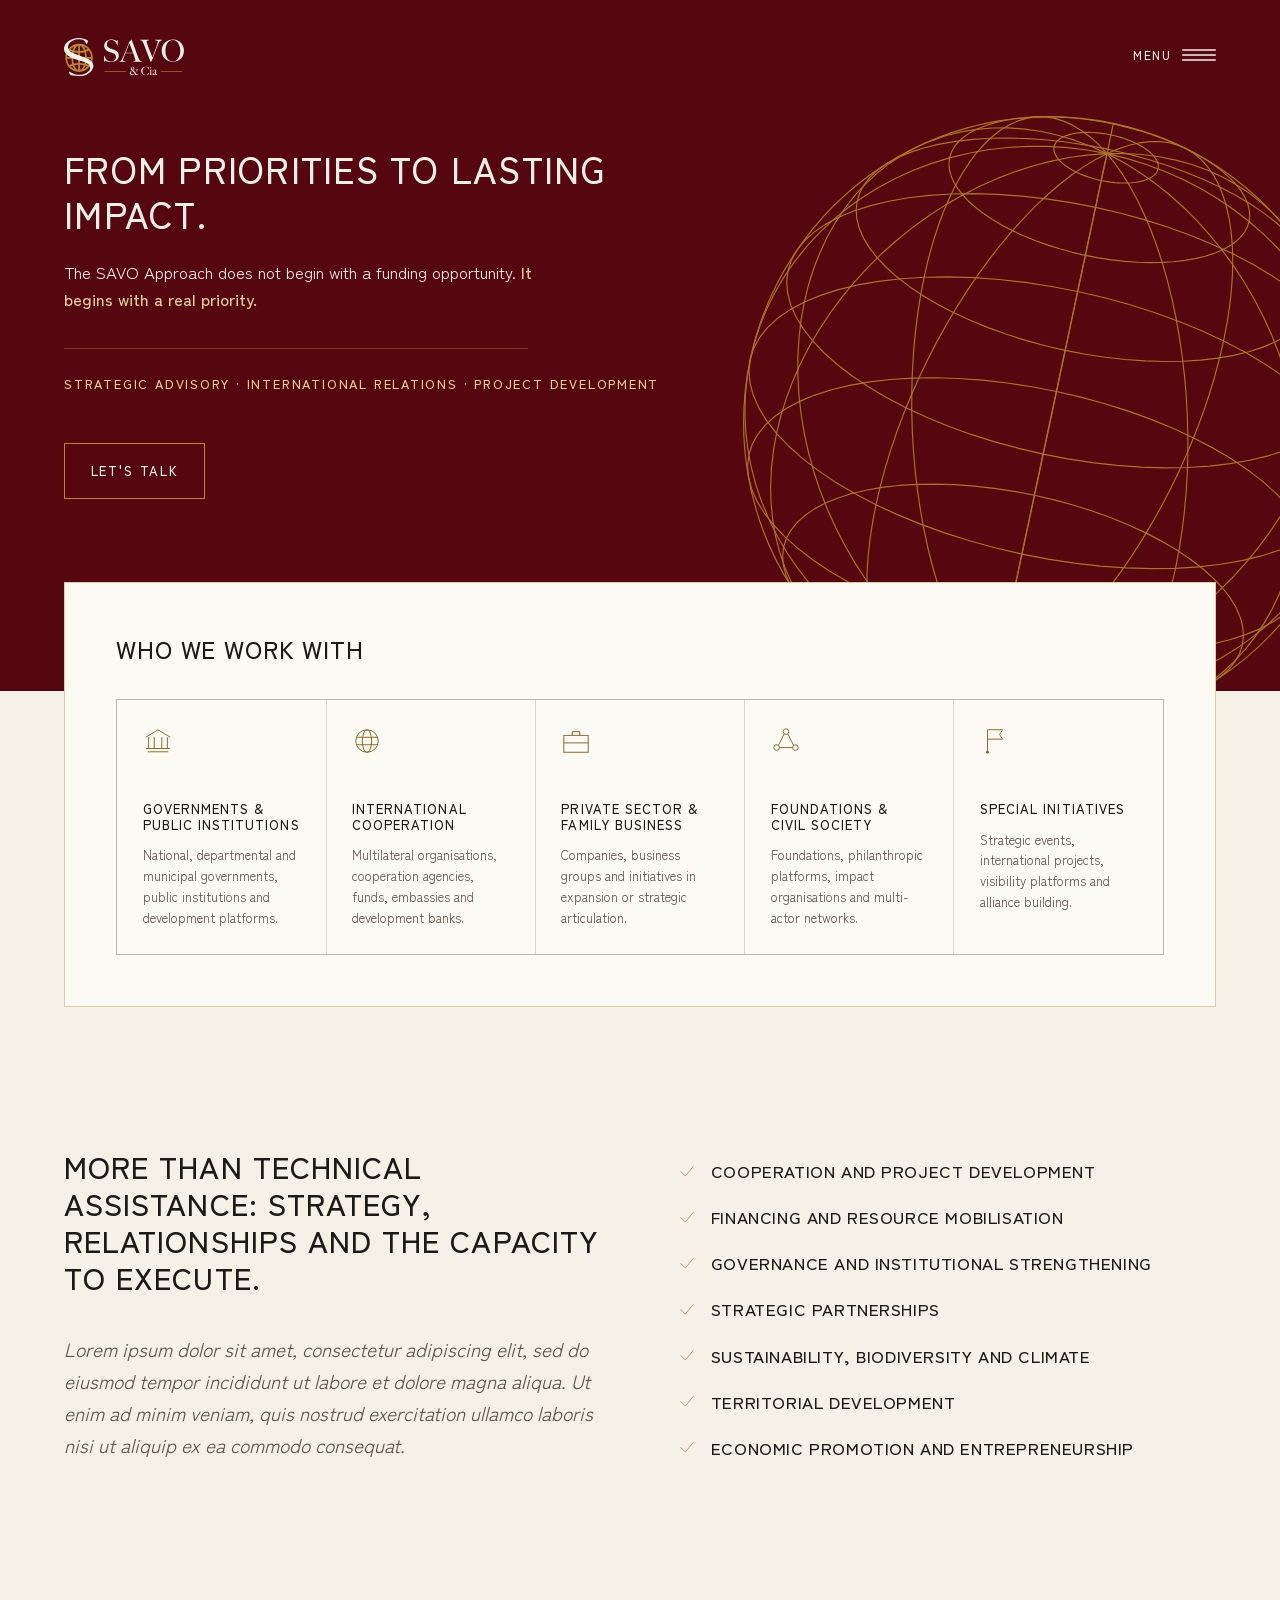
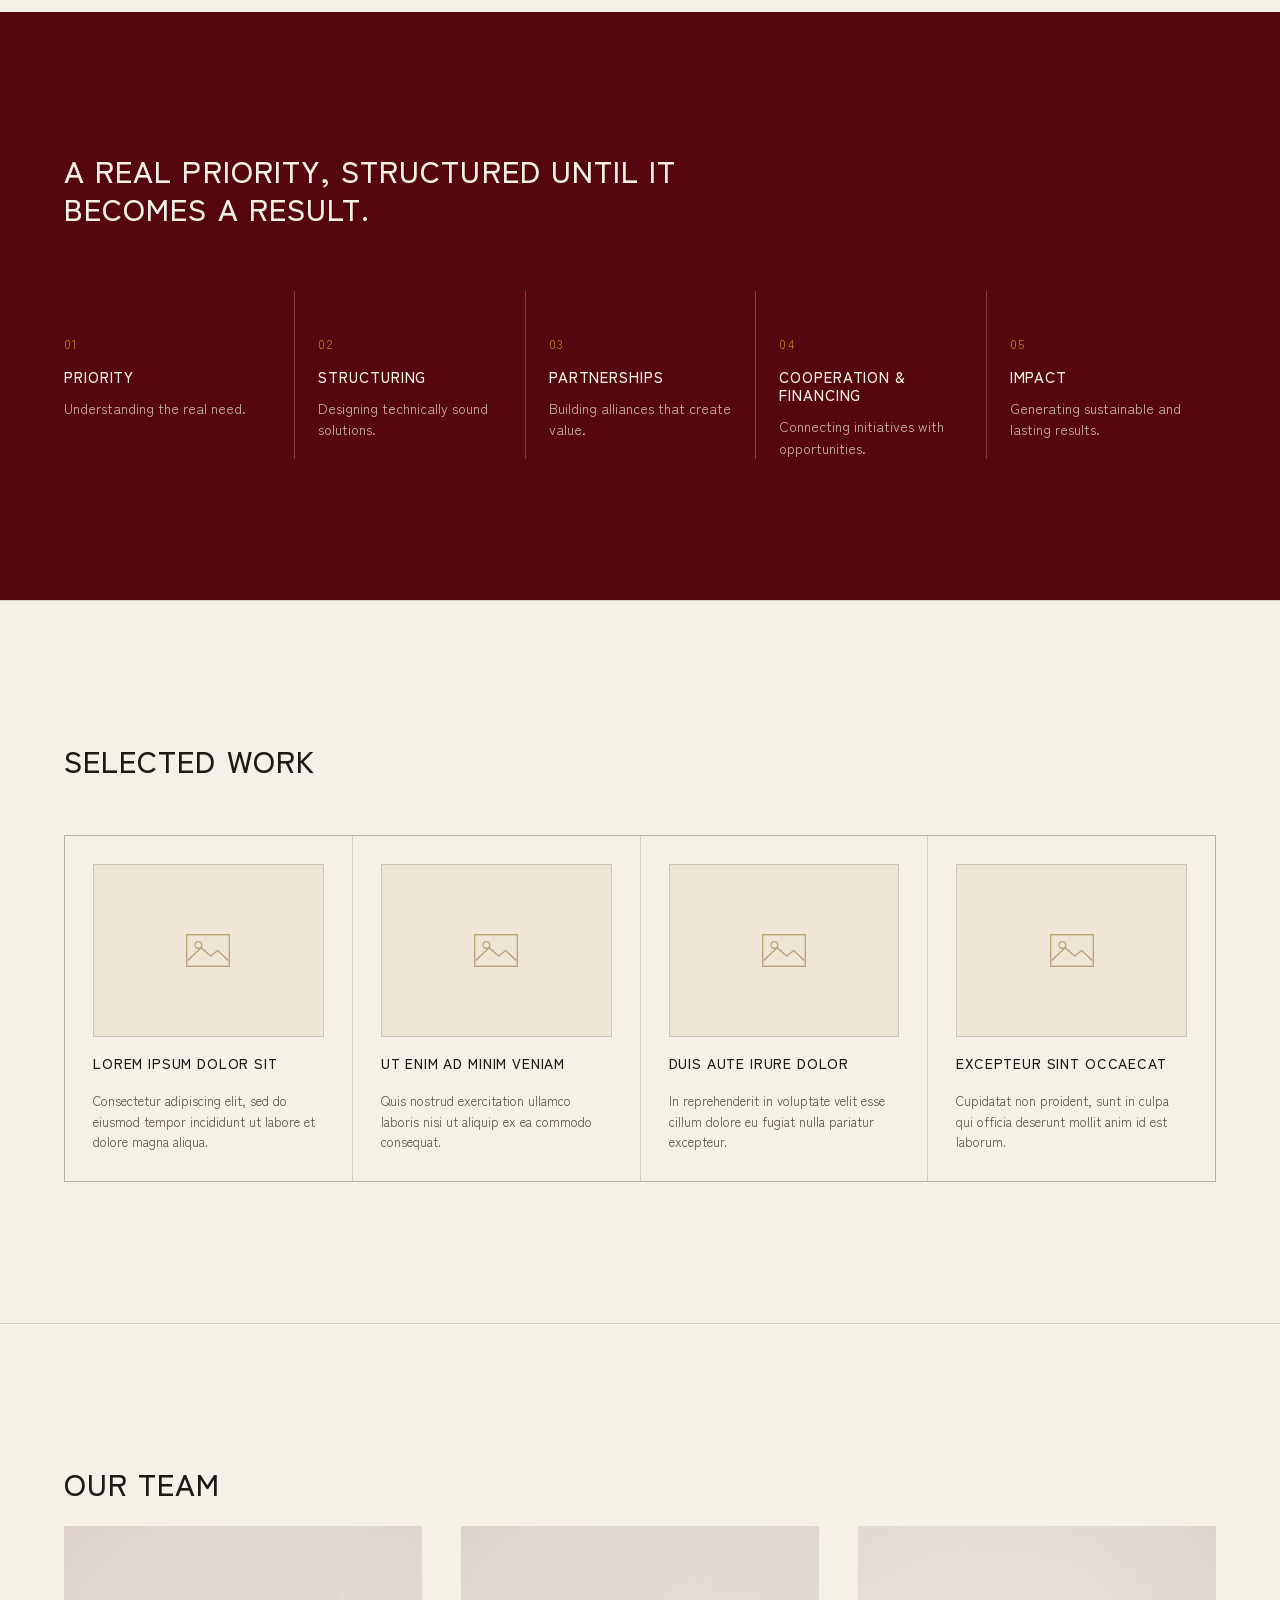
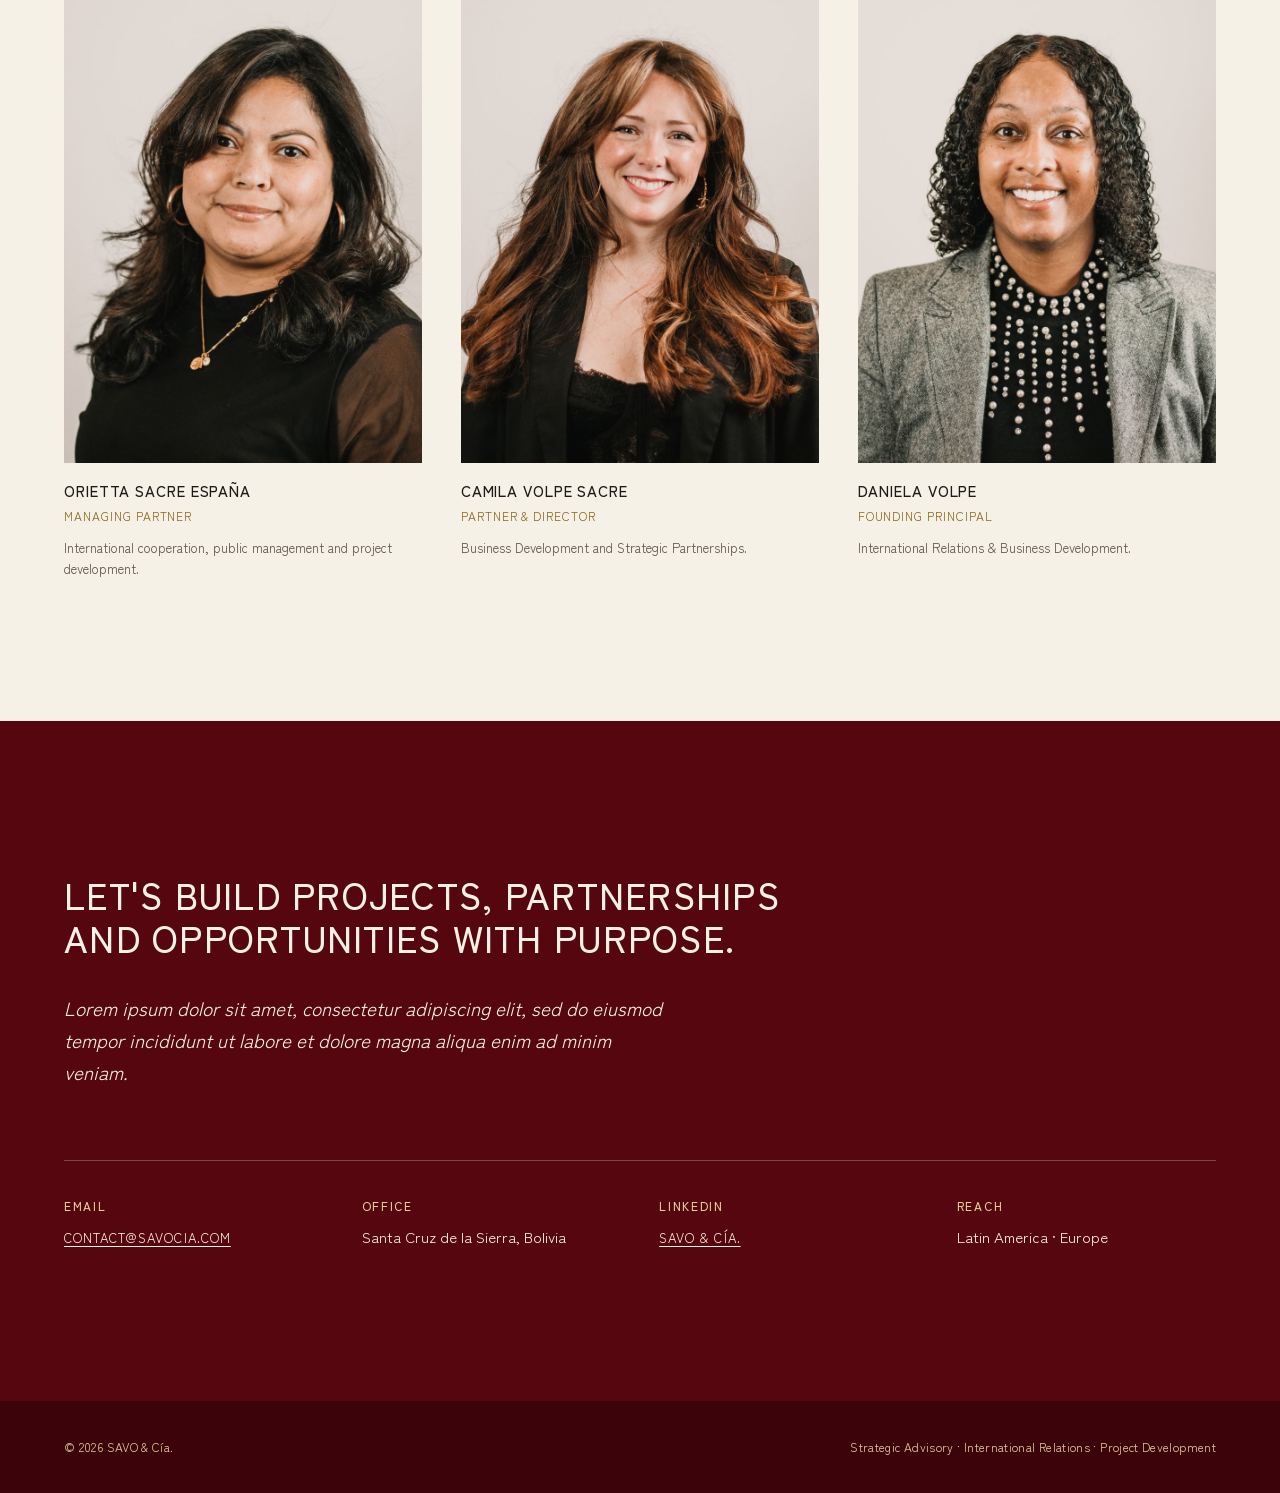
==== index.html @ 64a26600 "Add SAVO & Cía. home page review build Static ES/EN home page for internal review. Excludes client b" ====
<!DOCTYPE html>
<html lang="es">
<head>
<meta charset="utf-8">
<meta name="robots" content="noindex, nofollow">
<meta name="viewport" content="width=device-width, initial-scale=1">
<title>SAVO &amp; Cía.</title>
<meta name="description" content="SAVO &amp; Cía. — Strategic Advisory, International Relations, Project Development. Santa Cruz de la Sierra, Bolivia.">
<link rel="alternate" hreflang="es" href="https://www.savocia.com/es/">
<link rel="alternate" hreflang="en" href="https://www.savocia.com/en/">
<link rel="alternate" hreflang="x-default" href="https://www.savocia.com/">
<link rel="icon" href="assets/brand/isotype.svg" type="image/svg+xml">
<link rel="preconnect" href="https://fonts.googleapis.com">
<link rel="preconnect" href="https://fonts.gstatic.com" crossorigin>
<link rel="stylesheet" href="https://fonts.googleapis.com/css2?family=Zen+Kaku+Gothic+New:wght@400;500;700&display=swap">
<link rel="stylesheet" href="assets/css/savo.css">
<script>
(function () {
  var target = "es/";
  try {
    var saved = localStorage.getItem("savo.lang");
    if (saved === "en" || saved === "es") {
      target = saved + "/";
    } else {
      var langs = navigator.languages || [navigator.language || "es"];
      for (var i = 0; i < langs.length; i++) {
        var tag = String(langs[i]).toLowerCase();
        if (tag.indexOf("es") === 0) { target = "es/"; break; }
        if (tag.indexOf("en") === 0) { target = "en/"; break; }
      }
    }
  } catch (e) {}
  location.replace(target);
})();
</script>
</head>
<body>
<div class="field" style="padding-block:clamp(2rem,6vw,4rem)">
  <div class="wrap">
    <a class="mark" href="es/" aria-label="SAVO &amp; Cía.">
      <img src="assets/brand/logotype-cream.svg" alt="SAVO &amp; Cía.">
    </a>
    <span class="label hero-disciplines">Strategic Advisory · International Relations · Project Development</span>
    <p class="refusal" style="margin-top:2.5rem">Elija un idioma · Choose a language</p>
    <p style="margin-top:1.5rem">
      <a class="act" href="es/" hreflang="es" lang="es">Español</a>
      <a class="act" href="en/" hreflang="en" lang="en" style="margin-left:0.75rem">English</a>
    </p>
  </div>
</div>
</body>
</html>
---- assets/css/savo.css ----
:root {
  --burgundy: #55060E;
  --burgundy-deep: #3C040A;
  --gold: #BA8927;
  --gold-deep: #8A6318;
  --gold-pale: #E3CE9C;
  --cream: #F6F1E7;
  --cream-deep: #EDE5D5;
  --cream-soft: rgba(246, 241, 231, 0.74);
  --paper: #FCFAF5;
  --ink: #1C1A17;
  --ink-soft: #5A5348;
  --rule: rgba(28, 26, 23, 0.16);
  --rule-gold: rgba(186, 137, 39, 0.42);
  --rule-cream: rgba(246, 241, 231, 0.26);

  --ui: "Zen Kaku Gothic New", "Helvetica Neue", Arial, sans-serif;
  --display: "Zen Kaku Gothic New", "Helvetica Neue", Arial, sans-serif;

  --page: 1320px;
  --gutter: clamp(22px, 5vw, 84px);
  --caps: 0.14em;
}

*, *::before, *::after { box-sizing: border-box; }

html {
  -webkit-text-size-adjust: 100%;
  scrollbar-color: var(--gold) var(--cream-deep);
}

body {
  margin: 0;
  background: var(--cream);
  color: var(--ink);
  font-family: var(--display);
  font-size: 1.1875rem;
  line-height: 1.68;
  font-feature-settings: "liga" 1, "kern" 1;
  text-rendering: optimizeLegibility;
  -webkit-font-smoothing: antialiased;
}

::selection { background: var(--gold-pale); color: var(--burgundy); }

:focus-visible {
  outline: 2px solid var(--gold-deep);
  outline-offset: 3px;
}

.field :focus-visible { outline-color: var(--gold-pale); }

::-webkit-scrollbar { width: 12px; height: 12px; }
::-webkit-scrollbar-track { background: var(--cream-deep); }
::-webkit-scrollbar-thumb { background: var(--gold); border: 3px solid var(--cream-deep); }

a { color: inherit; text-decoration-thickness: 1px; text-underline-offset: 0.22em; }

h1, h2, h3 {
  margin: 0;
  font-weight: 500;
  text-transform: uppercase;
  line-height: 1.22;
  letter-spacing: 0.035em;
}
h3 { letter-spacing: 0.06em; }

p { margin: 0; }

.wrap {
  max-width: var(--page);
  margin-inline: auto;
  padding-inline: var(--gutter);
}

.label {
  font-family: var(--ui);
  font-size: 0.75rem;
  font-weight: 500;
  letter-spacing: var(--caps);
  text-transform: uppercase;
  line-height: 1.45;
}

.measure { max-width: 34em; }

.sr-only {
  position: absolute;
  width: 1px;
  height: 1px;
  overflow: hidden;
  clip-path: inset(50%);
  white-space: nowrap;
}

.skip {
  position: absolute;
  left: -9999px;
  top: 0;
  background: var(--burgundy);
  color: var(--cream);
  padding: 0.75rem 1.25rem;
  font-family: var(--ui);
  font-size: 0.875rem;
  z-index: 10;
}
.skip:focus { left: 1rem; top: 1rem; }

.notice {
  background: var(--gold-pale);
  color: var(--burgundy);
  font-family: var(--ui);
  font-size: 0.8125rem;
  line-height: 1.5;
  padding-block: 0.8rem;
  border-bottom: 1px solid var(--gold-deep);
}
.notice b { font-weight: 500; }

.is-placeholder {
  color: var(--ink-soft);
  font-style: italic;
}
.field .is-placeholder { color: var(--gold-pale); }

/* ---------- masthead field ---------- */

.field {
  position: relative;
  overflow: hidden;
  background: var(--burgundy);
  color: var(--cream);
  padding-block: clamp(1.75rem, 3vw, 2.5rem) clamp(7rem, 15vw, 14rem);
}

.masthead {
  position: relative;
  z-index: 1;
  display: flex;
  align-items: flex-start;
  justify-content: space-between;
  gap: 2rem;
  flex-wrap: wrap;
}

.mark { display: block; text-decoration: none; }

.mark img {
  display: block;
  width: clamp(93.75px, 9.375vw, 122.5px);
  height: auto;
}

.hero-disciplines {
  display: block;
  margin-top: clamp(1.5rem, 3vw, 2.25rem);
  color: var(--gold-pale);
  font-size: clamp(0.75rem, 1vw, 0.8125rem);
  letter-spacing: 0.14em;
  line-height: 1.7;
  max-width: 58rem;
}

.hero-disciplines::before {
  content: "";
  display: block;
  width: 29rem;
  max-width: 100%;
  height: 1px;
  margin-bottom: clamp(1.1rem, 2vw, 1.5rem);
  background: var(--rule-gold);
}

.nav a:hover, .nav a[aria-current="page"] { border-bottom-color: var(--gold); }

.lang {
  font-family: var(--ui);
  font-size: 0.75rem;
  letter-spacing: var(--caps);
  text-transform: uppercase;
  display: inline-flex;
  align-items: baseline;
  gap: 0.5rem;
  border: 1px solid var(--rule-gold);
  padding: 0.5rem 0.7rem;
  text-decoration: none;
  color: var(--gold-pale);
}
.lang b { font-weight: 500; color: var(--cream); }
.lang:hover { border-color: var(--gold); }

.claim {
  position: relative;
  z-index: 1;
  margin-top: clamp(2.5rem, 5.5vw, 4.5rem);
  font-size: clamp(1.4rem, 3vw, 2.25rem);
  max-width: 17em;
  line-height: 1.24;
}
.claim em { font-style: normal; color: inherit; }

.refusal {
  margin-top: clamp(1rem, 2vw, 1.5rem);
  font-family: var(--ui);
  font-size: clamp(0.9375rem, 1.3vw, 1.0625rem);
  line-height: 1.6;
  max-width: 30em;
  color: var(--cream);
}
.refusal strong { font-weight: 500; color: var(--gold-pale); }

.acts {
  display: inline-grid;
  grid-auto-flow: column;
  grid-auto-columns: 1fr;
  gap: clamp(0.6rem, 1.2vw, 1rem);
  margin-top: clamp(2.25rem, 4vw, 3rem);
}

.acts .act { margin-top: 0; text-align: center; }

.act {
  display: inline-block;
  margin-top: clamp(2.25rem, 4vw, 3rem);
  font-family: var(--ui);
  font-size: 0.8125rem;
  font-weight: 500;
  letter-spacing: var(--caps);
  text-transform: uppercase;
  color: var(--cream);
  text-decoration: none;
  padding: 1rem 1.6rem;
  border: 1px solid var(--gold);
  transition: background-color 180ms ease-out, color 180ms ease-out;
}

.act-quiet { border-color: var(--rule-cream); }

.act-quiet:hover, .act-quiet:focus-visible { border-color: var(--gold); }
.act:hover { background: var(--gold); color: var(--burgundy-deep); }

.act.on-cream { color: var(--burgundy); border-color: var(--gold-deep); }
.act.on-cream:hover { background: var(--burgundy); color: var(--cream); border-color: var(--burgundy); }

/* ---------- masthead toggle ---------- */

.menu-toggle {
  display: inline-flex;
  align-items: center;
  gap: 0.65rem;
  margin-left: auto;
  padding: 0.5rem 0;
  background: none;
  border: none;
  color: var(--cream);
  cursor: pointer;
}

.menu-word {
  font-family: var(--ui);
  font-size: 0.75rem;
  font-weight: 500;
  letter-spacing: 0.14em;
  text-transform: uppercase;
}

.menu-lines { width: 34px; height: 12px; flex: none; }

/* ---------- full-viewport menu ---------- */

.menu-overlay {
  position: fixed;
  inset: 0;
  z-index: 100;
  background: var(--burgundy);
  color: var(--cream);
  overflow-y: auto;
  opacity: 0;
  transition: opacity 260ms cubic-bezier(0.16, 1, 0.3, 1);
}

.menu-overlay[hidden] { display: none; }
.menu-overlay.is-open { opacity: 1; }

.menu-inner {
  min-height: 100vh;
  display: flex;
  flex-direction: column;
  padding-block: clamp(1.75rem, 3vw, 2.5rem) clamp(2.5rem, 6vw, 5rem);
}

.menu-head {
  display: flex;
  align-items: center;
  justify-content: space-between;
  gap: 2rem;
}

.menu-head .mark img { width: clamp(93.75px, 9.375vw, 122.5px); height: auto; display: block; }

.menu-close {
  background: none;
  border: none;
  padding: 0;
  color: var(--cream);
  cursor: pointer;
  flex: none;
}

.menu-close svg {
  display: block;
  width: clamp(34px, 3.4vw, 44px);
  height: clamp(34px, 3.4vw, 44px);
}

.menu-nav {
  display: flex;
  flex-direction: column;
  margin-top: clamp(1.75rem, 4.5vw, 3.5rem);
  border-top: 1px solid var(--rule-cream);
}

.menu-nav a {
  padding-block: clamp(0.65rem, 1.3vw, 1rem);
  border-bottom: 1px solid var(--rule-cream);
  font-size: clamp(1.5rem, 4vw, 2.85rem);
  font-weight: 500;
  line-height: 1.2;
  letter-spacing: 0.035em;
  text-transform: uppercase;
  color: var(--cream);
  text-decoration: none;
  opacity: 0;
  transform: translateY(0.5rem);
}

.menu-overlay.is-open .menu-nav a {
  opacity: 1;
  transform: none;
  transition: opacity 420ms cubic-bezier(0.16, 1, 0.3, 1) var(--d, 0ms),
              transform 420ms cubic-bezier(0.16, 1, 0.3, 1) var(--d, 0ms);
}

.menu-nav a:hover, .menu-nav a:focus-visible { color: var(--gold-pale); }

.menu-inner .lang {
  margin-top: clamp(1.5rem, 3.5vw, 2.5rem);
  align-self: flex-start;
  font-family: var(--ui);
  font-size: 0.8125rem;
  letter-spacing: 0.14em;
  text-transform: uppercase;
  color: var(--cream);
  text-decoration: none;
}

body.menu-open { overflow: hidden; }

/* ---------- hero animation ---------- */

.hero-globe {
  position: absolute;
  z-index: 0;
  top: clamp(2.5rem, 7vw, 6.5rem);
  right: clamp(-9rem, -8vw, -2.5rem);
  width: clamp(380px, 52vw, 860px);
  aspect-ratio: 1;
  color: var(--gold);
  opacity: 0.85;
  pointer-events: none;
}

.hero-globe svg { display: block; width: 100%; height: 100%; }

/* ---------- the sector plate ---------- */

.plate-holder {
  position: relative;
  z-index: 2;
  margin-top: clamp(-11rem, -8.5vw, -6rem);
}

.plate {
  background: var(--paper);
  border: 1px solid var(--rule-gold);
  padding: clamp(1.75rem, 4vw, 3.5rem);
}

.plate h2 {
  font-size: clamp(1.1rem, 1.9vw, 1.5rem);
  max-width: 24em;
  padding-bottom: clamp(1.5rem, 2.8vw, 2.25rem);
}

.sectors {
  display: grid;
  grid-template-columns: repeat(5, minmax(0, 1fr));
  gap: 1px;
  background: var(--rule);
  border: 1px solid var(--rule);
}

.sector {
  background: var(--paper);
  padding: clamp(1.25rem, 2vw, 1.75rem);

  outline-offset: -2px;
}

.sector-ic {
  display: block;
  width: 30px;
  height: 30px;
  color: var(--gold-deep);
  margin-bottom: clamp(1.75rem, 3.5vw, 3rem);
}

.sector h3 { font-size: 0.8125rem; letter-spacing: 0.08em; }

.sector p {
  margin-top: 0.8rem;
  font-family: var(--ui);
  font-size: 0.8125rem;
  line-height: 1.6;
  color: var(--ink-soft);
}



/* ---------- ordinary sections ---------- */

section.band { padding-block: clamp(4.5rem, 11vw, 9rem); }

.band h2 {
  margin-top: 0;
  font-size: clamp(1.25rem, 2.5vw, 1.9rem);
  max-width: 24em;
}

.band .lede {
  margin-top: clamp(1.5rem, 3vw, 2.25rem);
  padding-bottom: clamp(1.5rem, 2.5vw, 2rem);
  font-size: clamp(1.125rem, 1.5vw, 1.3125rem);
  color: var(--ink-soft);
}

.rule-top { border-top: 1px solid var(--rule); }

.two {
  display: grid;
  grid-template-columns: minmax(0, 1fr) minmax(0, 1fr);
  gap: clamp(2rem, 6vw, 6rem);
  align-items: start;
}

#firma h2 { padding-bottom: clamp(1rem, 2vw, 1.5rem); }

.prose:first-child { margin-top: 0; }

.prose {
  margin-top: clamp(1rem, 2vw, 1.4rem);
  font-family: var(--ui);
  font-size: 0.9375rem;
  line-height: 1.7;
  color: var(--ink-soft);
}

#areas .intro { max-width: none; margin-bottom: 0; }

.intro {
  max-width: 34em;
  margin-bottom: clamp(2.5rem, 5vw, 4rem);
}

.intro .lede { padding-bottom: 0; }

.area-ic {
  width: 18px;
  height: 18px;
  flex: none;
  margin-top: 0.08em;
  color: var(--gold-deep);
}

.areas {
  list-style: none;
  margin: 0;
  padding: 0;
}

.areas li {
  display: flex;
  align-items: flex-start;
  gap: clamp(0.6rem, 1.2vw, 0.9rem);
  padding-block: clamp(0.5rem, 1vw, 0.75rem);
  font-size: clamp(0.875rem, 1.4vw, 1.0625rem);
  font-weight: 500;
  letter-spacing: 0.035em;
  text-transform: uppercase;
  line-height: 1.3;
}

/* ---------- approach chain ---------- */

.chain {
  display: grid;
  grid-template-columns: repeat(5, minmax(0, 1fr));
  gap: 0;
  margin-top: clamp(2.5rem, 5vw, 4rem);
}

.station { padding: clamp(1.5rem, 2.6vw, 2.25rem) clamp(1rem, 1.8vw, 1.75rem) 0 0; }
.station + .station { border-left: 1px solid var(--rule); padding-left: clamp(1rem, 1.8vw, 1.75rem); }

.station .n {
  font-family: var(--ui);
  font-variant-numeric: tabular-nums;
  font-size: 0.75rem;
  letter-spacing: 0.12em;
  color: var(--gold-deep);
}

.station h3 {
  margin-top: 0.9rem;
  font-size: clamp(0.9375rem, 1.15vw, 1.0625rem);
}

.station p {
  margin-top: 0.7rem;
  font-family: var(--ui);
  font-size: 0.875rem;
  line-height: 1.55;
  color: var(--ink-soft);
}

.band-dark {
  background: var(--burgundy);
  color: var(--cream);
}

.band-dark h2 { color: var(--cream); }
.band-dark .station + .station { border-left-color: var(--rule-cream); }
.band-dark .station .n { color: var(--gold); }
.band-dark .station h3 { color: var(--cream); }
.band-dark .station p { color: var(--cream-soft); }

/* ---------- placeheld work ---------- */

.slots {
  display: grid;
  grid-template-columns: repeat(4, minmax(0, 1fr));
  gap: 1px;
  margin-top: clamp(2.5rem, 5vw, 3.5rem);
  background: var(--rule);
  border: 1px solid var(--rule);
}

.slot {
  background: var(--cream);
  padding: clamp(1.25rem, 2.2vw, 1.75rem);
  display: flex;
  flex-direction: column;
  gap: clamp(0.9rem, 1.6vw, 1.15rem);
}

.slot h3 { font-size: 0.875rem; }

.slot p {
  font-family: var(--ui);
  font-size: 0.8125rem;
  line-height: 1.6;
  color: var(--ink-soft);
}

.ph {
  display: flex;
  align-items: center;
  justify-content: center;
  width: 100%;
  aspect-ratio: 4 / 3;
  background: var(--cream-deep);
  border: 1px solid var(--rule);
  color: var(--gold-deep);
}

.ph.portrait { aspect-ratio: 3 / 4; }
.ph svg { width: 44px; height: 33px; opacity: 0.5; }
.ph.portrait svg { width: 38px; height: 38px; }

.people {
  display: grid;
  grid-template-columns: repeat(3, minmax(0, 1fr));
  gap: clamp(1.5rem, 3vw, 2.75rem);
  margin-top: clamp(1rem, 2vw, 1.5rem);
}

.person .portrait {
  display: block;
  width: 100%;
  height: auto;
  aspect-ratio: 2 / 3;
  object-fit: cover;
  object-position: center;
  background: var(--cream-deep);
}

.person h3 { margin-top: clamp(0.9rem, 1.6vw, 1.15rem); font-size: 0.9375rem; }

.person .role {
  font-family: var(--ui);
  font-size: 0.75rem;
  letter-spacing: 0.08em;
  text-transform: uppercase;
  color: var(--gold-deep);
  margin-top: 0.45rem;
  line-height: 1.5;
}

.person p {
  font-family: var(--ui);
  font-size: 0.8125rem;
  line-height: 1.6;
  color: var(--ink-soft);
  margin-top: 0.8rem;
}

/* ---------- close ---------- */

.close {
  background: var(--burgundy);
  color: var(--cream);
  padding-block: clamp(5rem, 12vw, 9.5rem);
}

.close h2 { font-size: clamp(1.4rem, 3vw, 2.25rem); max-width: 22em; }
.close .lede { margin-top: clamp(1.5rem, 3vw, 2rem); color: var(--cream); max-width: 32em; }

.details {
  margin-top: clamp(3rem, 6vw, 4.5rem);
  padding-top: clamp(1.5rem, 3vw, 2.25rem);
  border-top: 1px solid var(--rule-cream);
  display: grid;
  grid-template-columns: repeat(auto-fit, minmax(180px, 1fr));
  gap: clamp(1.5rem, 3vw, 2.5rem);
  font-family: var(--ui);
  font-size: 0.9375rem;
}
.details .label { color: var(--gold-pale); margin-bottom: 0.6rem; }
.details a { color: var(--cream); text-transform: uppercase; letter-spacing: 0.08em; font-size: 0.8125rem; }

footer.foot {
  background: var(--burgundy-deep);
  color: var(--gold-pale);
  padding-block: 2.25rem;
  font-family: var(--ui);
  font-size: 0.75rem;
  letter-spacing: 0.03em;
}
footer.foot .wrap { display: flex; justify-content: space-between; gap: 1.5rem; flex-wrap: wrap; }

/* ---------- narrow ---------- */

@media (max-width: 900px) {
  .two { grid-template-columns: minmax(0, 1fr); }
  .slots { grid-template-columns: repeat(2, minmax(0, 1fr)); }
  .sectors { grid-template-columns: repeat(2, minmax(0, 1fr)); }
  .plate-holder { margin-top: clamp(-6rem, -9vw, -4rem); }
  .people { grid-template-columns: minmax(0, 1fr); }
  .chain { grid-template-columns: minmax(0, 1fr); border-top: none; }
  .station { padding-inline: 0; border-top: 1px solid var(--rule); }
  .station + .station { border-left: none; padding-left: 0; }
}

@media (max-width: 720px) {
  .field { padding-block: 1.5rem clamp(6rem, 18vw, 8rem); }
  
  
  
  .masthead { align-items: center; }
  .act { display: block; width: 100%; text-align: center; }
  .acts { display: grid; grid-auto-flow: row; width: 100%; }
  .sectors { grid-template-columns: minmax(0, 1fr); }
  .slots { grid-template-columns: minmax(0, 1fr); }
  .hero-globe { width: 78vw; top: 4.5rem; right: -26vw; opacity: 0.32; }
  .menu-nav a { font-size: clamp(1.5rem, 7vw, 2.25rem); }
}

@media (prefers-reduced-motion: reduce) {
  *, *::before, *::after { transition-duration: 0.01ms !important; animation-duration: 0.01ms !important; }
}

@media print {
  .field, .close, footer.foot { background: #fff; color: #000; }
  .nav, .lang, .act { display: none; }
}
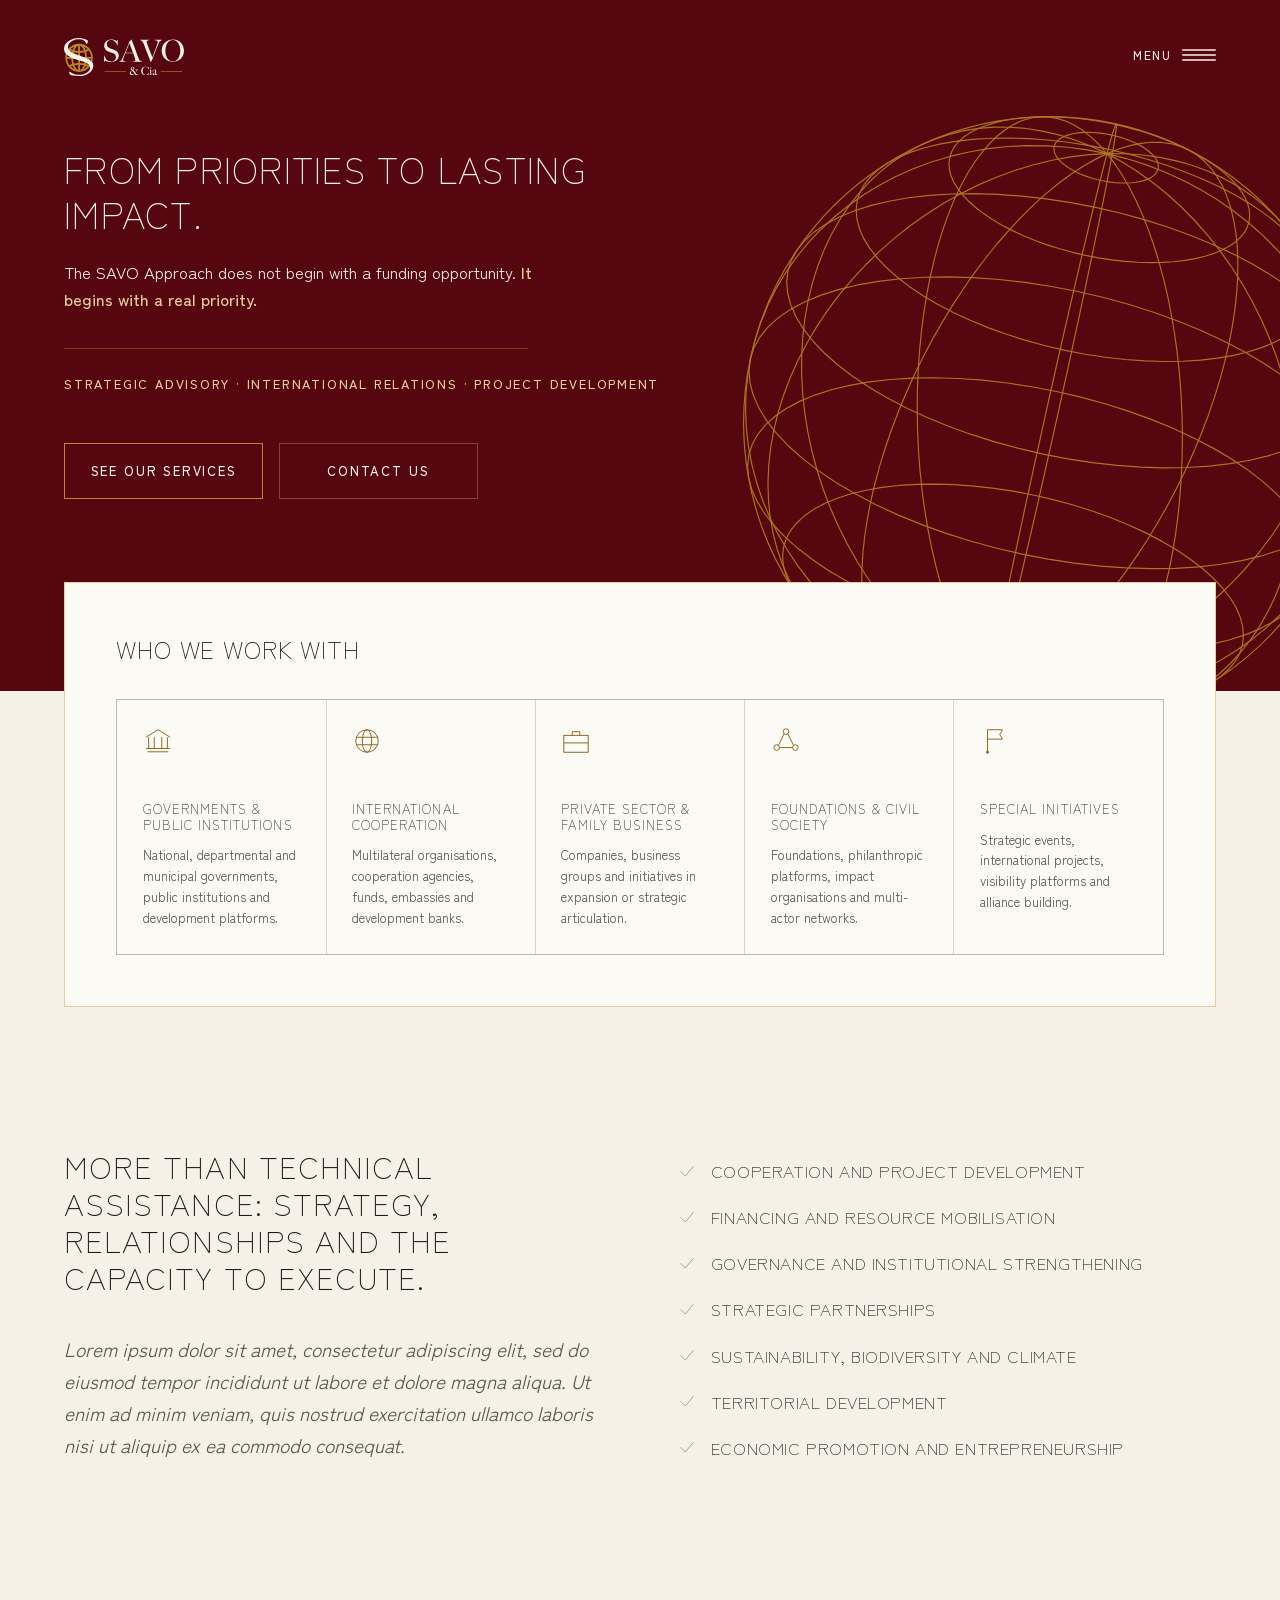
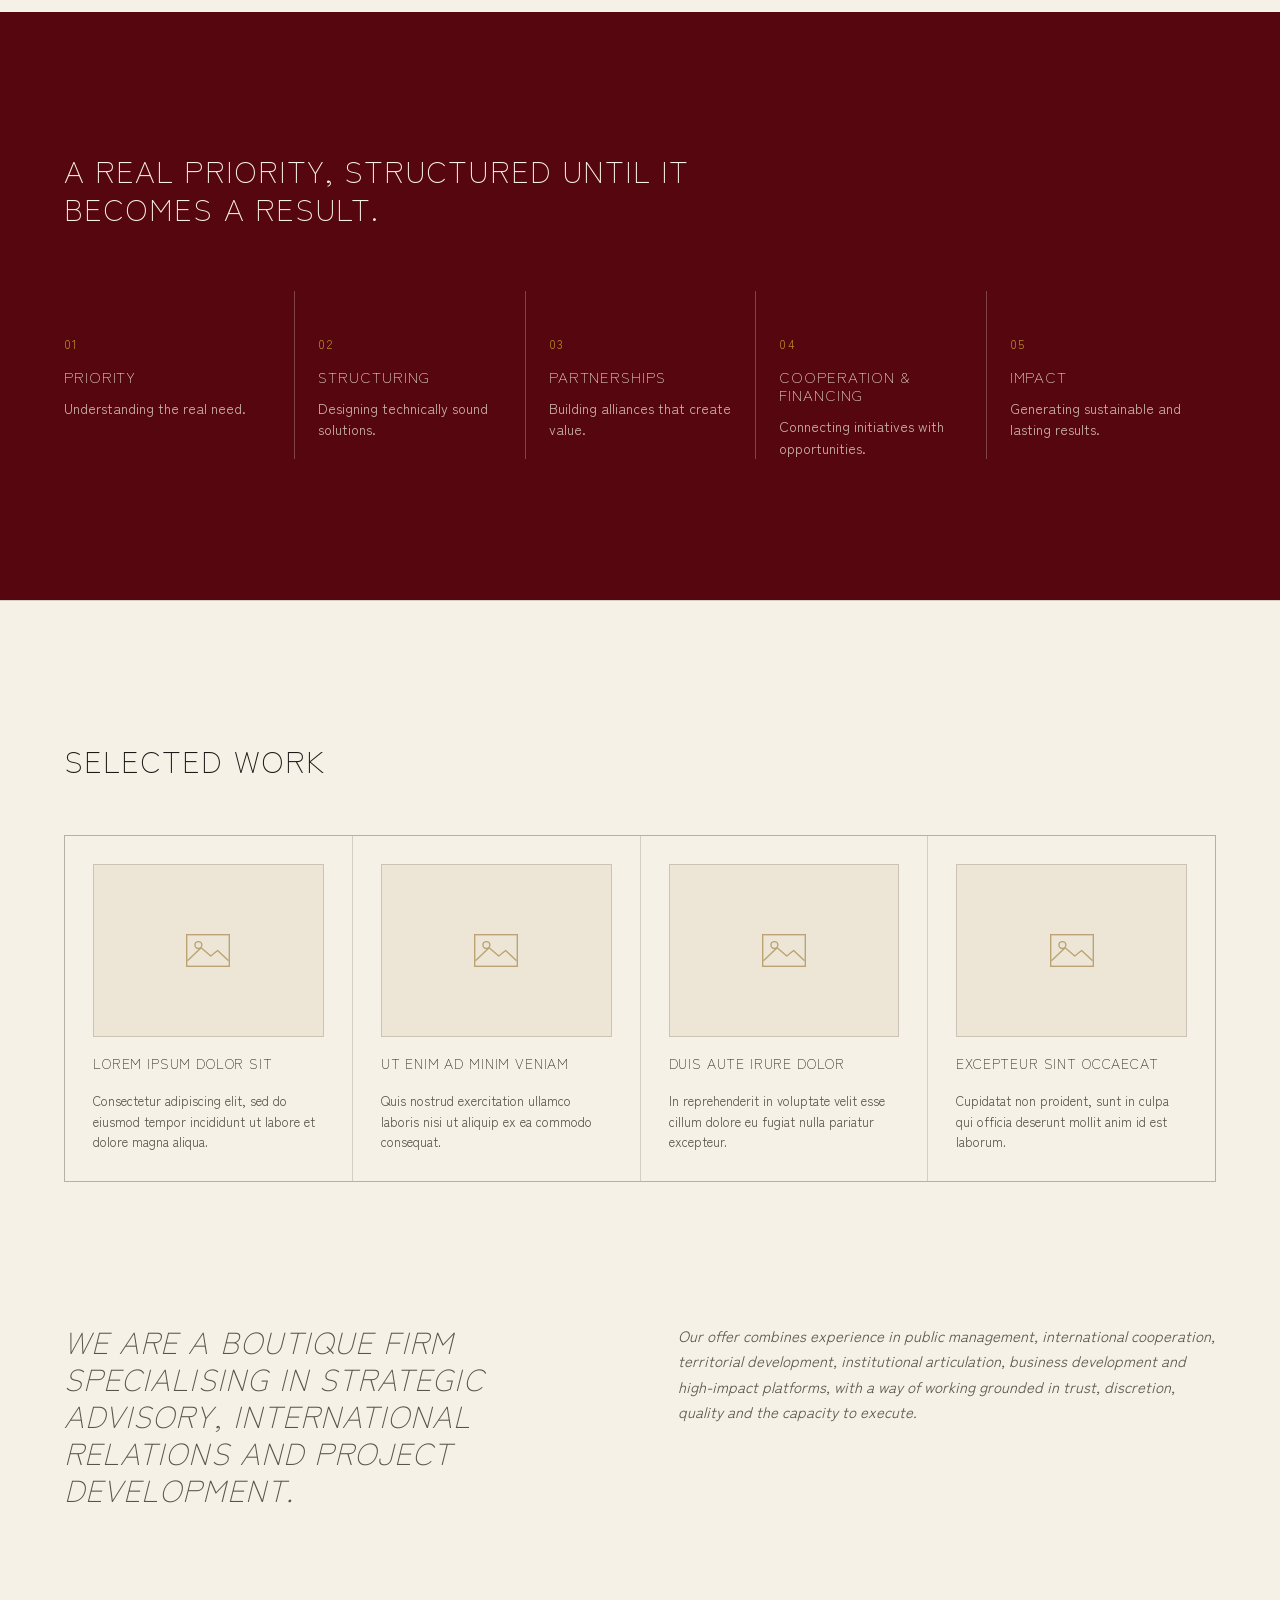
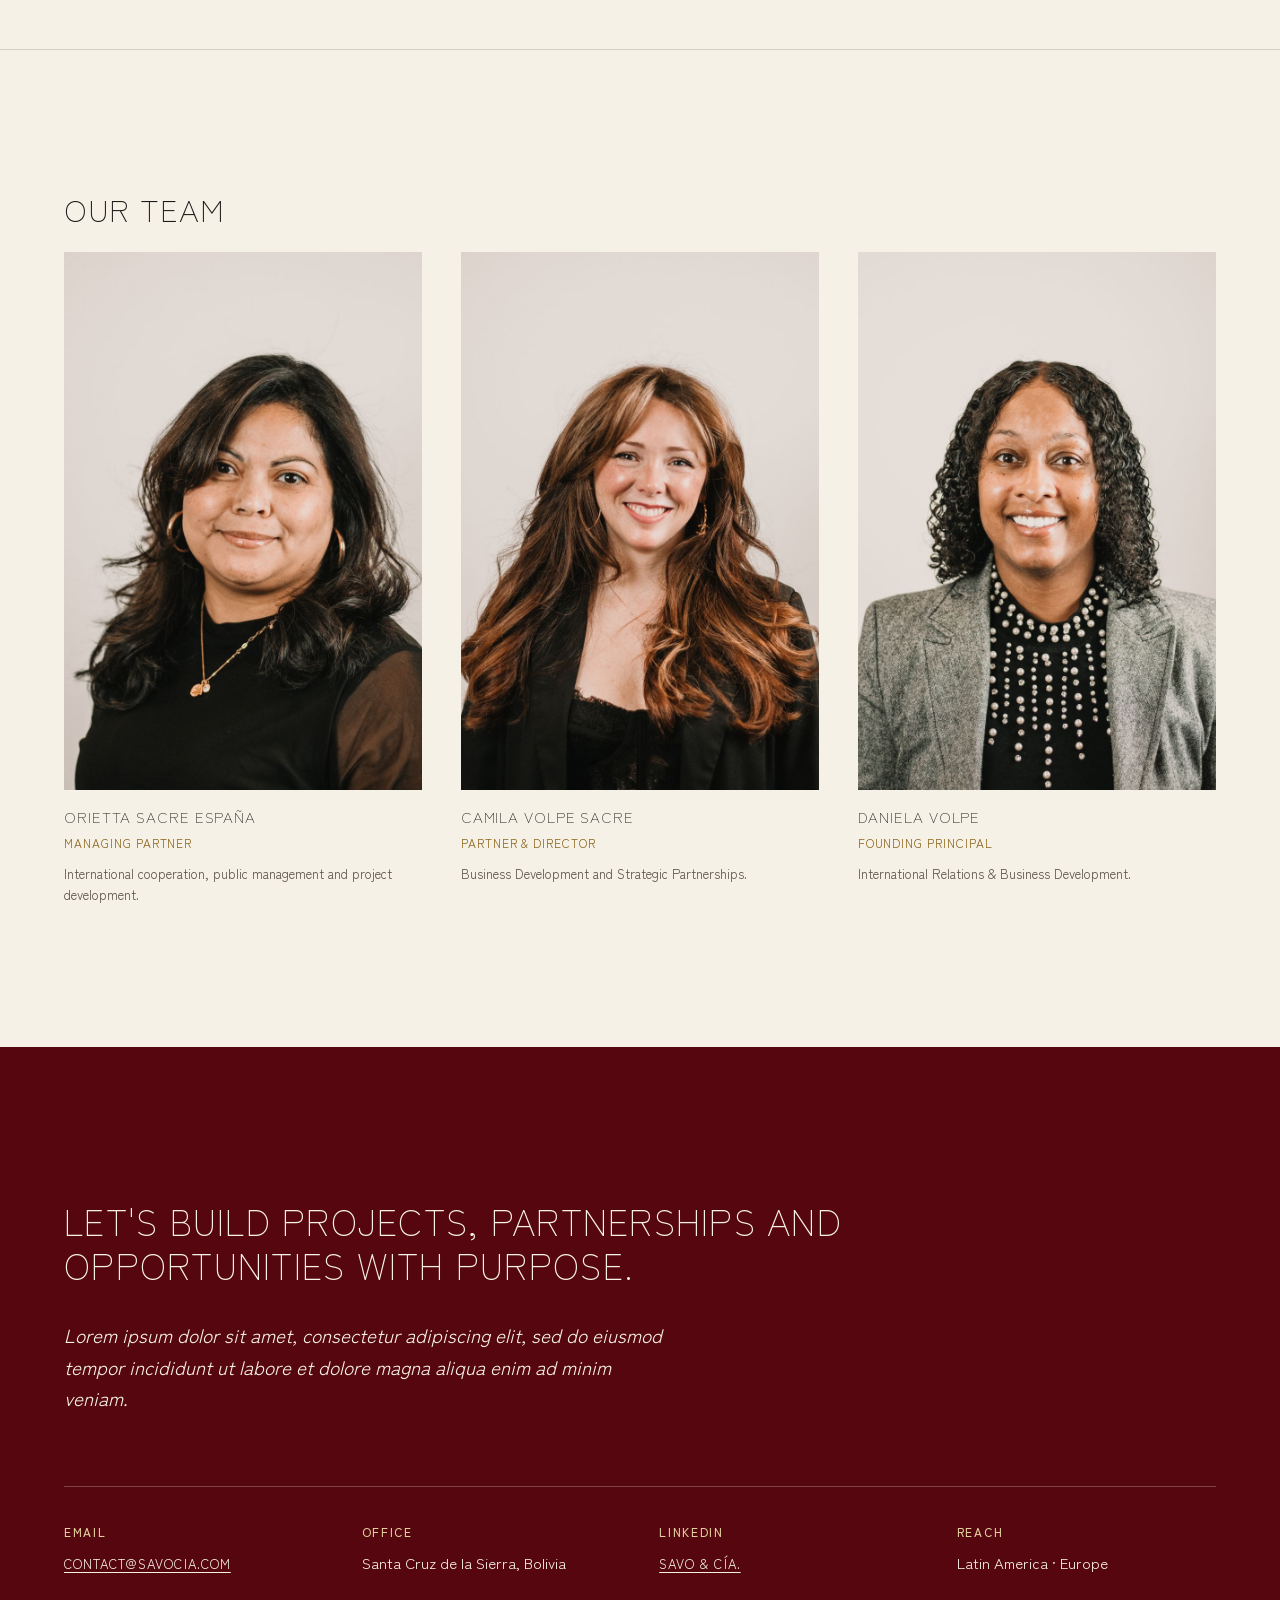
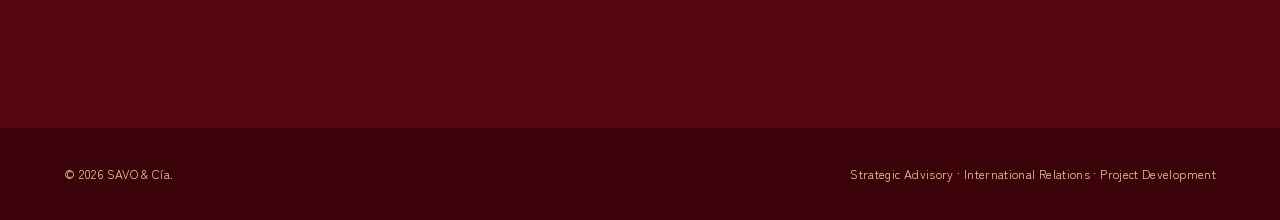
==== commit 1ed18596: "Set headings and area list to the family's lightest weight Loads the 300 cut of Zen Kaku Gothic New " ====
--- a/index.html
+++ b/index.html
@@ -12,7 +12,7 @@
 <link rel="icon" href="assets/brand/isotype.svg" type="image/svg+xml">
 <link rel="preconnect" href="https://fonts.googleapis.com">
 <link rel="preconnect" href="https://fonts.gstatic.com" crossorigin>
-<link rel="stylesheet" href="https://fonts.googleapis.com/css2?family=Zen+Kaku+Gothic+New:wght@400;500;700&display=swap">
+<link rel="stylesheet" href="https://fonts.googleapis.com/css2?family=Zen+Kaku+Gothic+New:wght@300;400;500;700&display=swap">
 <link rel="stylesheet" href="assets/css/savo.css">
 <script>
 (function () {
--- a/assets/css/savo.css
+++ b/assets/css/savo.css
@@ -58,7 +58,8 @@
 
 h1, h2, h3 {
   margin: 0;
-  font-weight: 500;
+  /* Zen Kaku Gothic New ships 300 as its lightest cut; 200 does not exist */
+  font-weight: 300;
   text-transform: uppercase;
   line-height: 1.22;
   letter-spacing: 0.035em;
@@ -430,6 +431,7 @@
 /* ---------- ordinary sections ---------- */
 
 section.band { padding-block: clamp(4.5rem, 11vw, 9rem); }
+#trabajo, #work { padding-bottom: 0; }
 
 .band h2 {
   margin-top: 0;
@@ -494,7 +496,7 @@
   gap: clamp(0.6rem, 1.2vw, 0.9rem);
   padding-block: clamp(0.5rem, 1vw, 0.75rem);
   font-size: clamp(0.875rem, 1.4vw, 1.0625rem);
-  font-weight: 500;
+  font-weight: 300;
   letter-spacing: 0.035em;
   text-transform: uppercase;
   line-height: 1.3;
